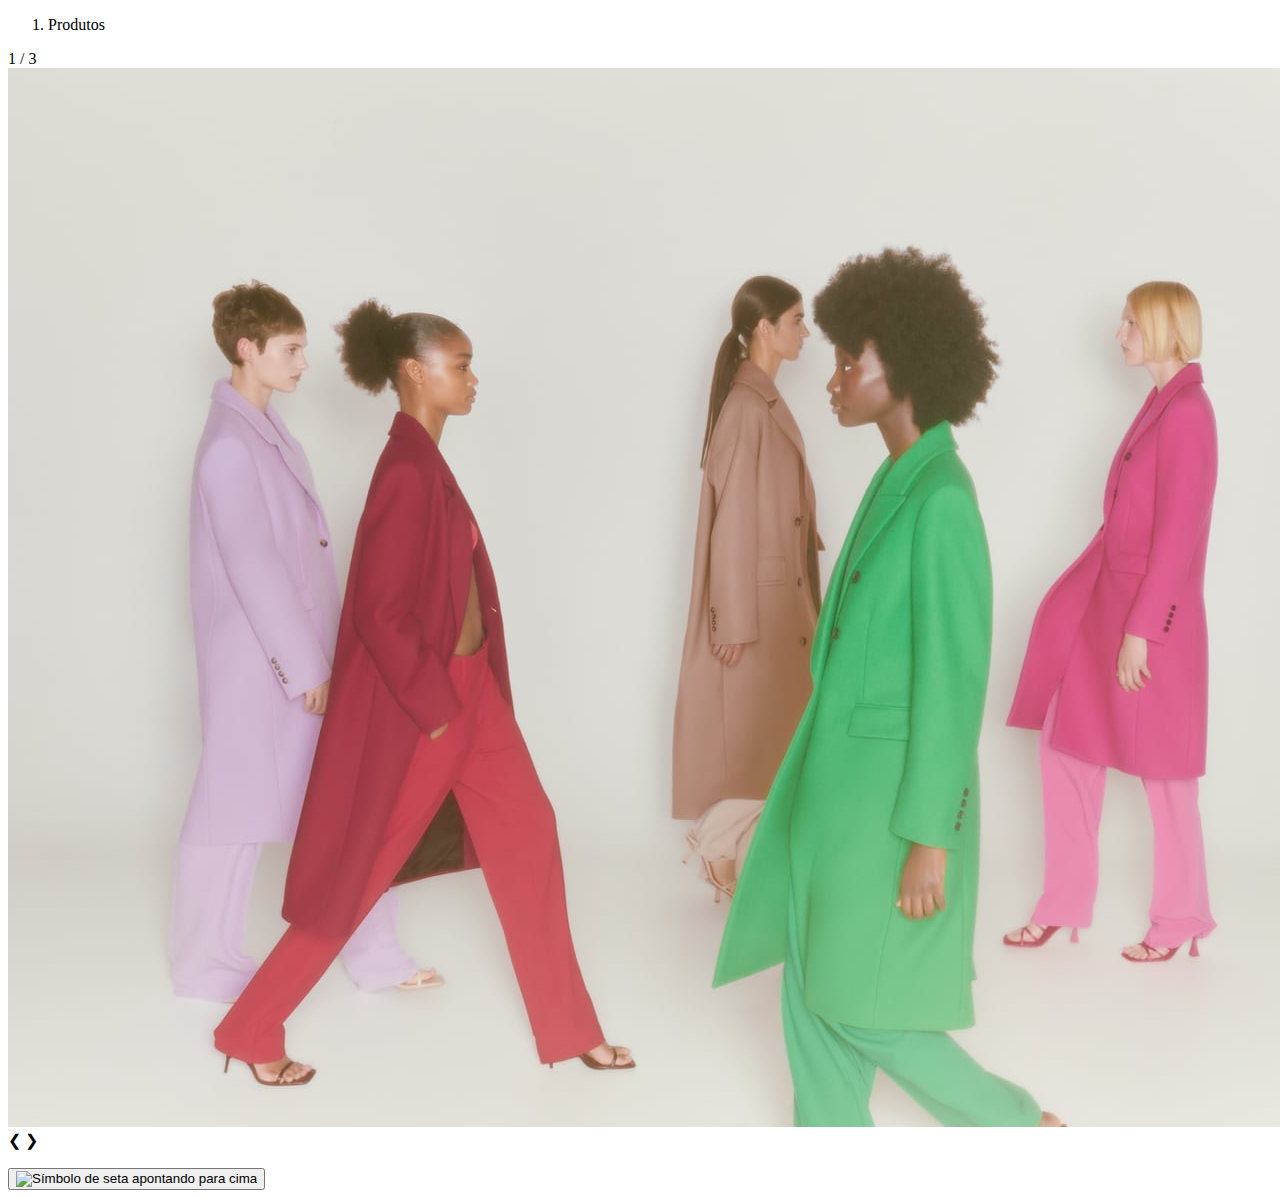
==== produto.html @ bdc2e621 "produtos1" ====
<!DOCTYPE html>
<html lang="pt-br">
    <head>
        <meta charset="utf-8">
        <meta name="viewport" content="width=device-width">

        <title>Loja de roupas</title>

        <link rel="preconnect" href="https://fonts.googleapis.com">
        <link rel="preconnect" href="https://fonts.gstatic.com" crossorigin>
        <link href="https://fonts.googleapis.com/css2?family=Playfair+Display&display=swap" rel="stylesheet">   
        
        <link href="css/style.css" rel="stylesheet" type="text/css" />
        <link href="css/media-queries.css" rel="stylesheet" type="text/css" />
    </head>
    <body>
        <nav>
            <ol>
                <li>Produtos</li>
            </ol>
        </nav>
        <main>
            <!-- main: principal. tag semântica que indica onde guardamos informações principais do site -->
            <header>
            
                <!-- Full-width images with number and caption text -->
                    <div class="mySlides fade">
                        <div class="numbertext">1 / 3</div>
                            <img src="./assets/produto portada zara.jpg" style="max-width: none;">
                          <div class="text"></div>
                
  
                <!-- Next and previous buttons -->
                    <a class="prev" onclick="plusSlides(-1)">&#10094;</a>
                    <a class="next" onclick="plusSlides(1)">&#10095;</a>
                    </div>
                    <br>
  
                 <!-- The dots/circles -->
                    <div style="text-align:center">
                        <span class="dot" onclick="currentSlide(1)"></span>
                        <span class="dot" onclick="currentSlide(2)"></span>
                        <span class="dot" onclick="currentSlide(3)"></span>
                    </div>
            </header>
        </main>
        
        <button id="botao-topo" onclick="voltarParaTopo()">
            <img src="./assets/icons/up-arrow.png" alt="Símbolo de seta apontando para cima">
        </button>
        <script src="script.js" defer></script>
    </body>
</html>
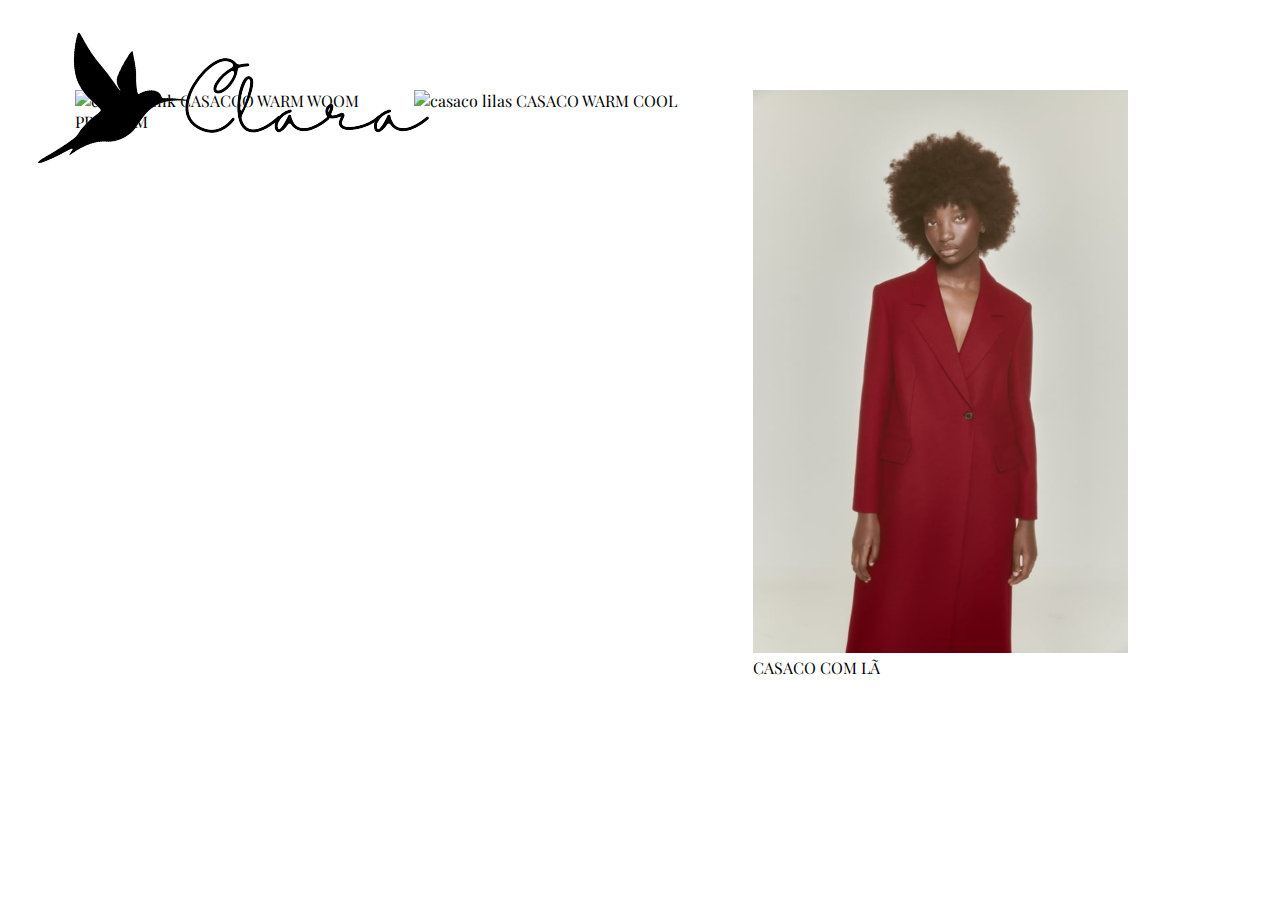
==== commit 0ca43260: "logo" ====
--- a/produto.html
+++ b/produto.html
@@ -4,7 +4,7 @@
         <meta charset="utf-8">
         <meta name="viewport" content="width=device-width">
 
-        <title>Loja de roupas</title>
+        <title>Produtos</title>
 
         <link rel="preconnect" href="https://fonts.googleapis.com">
         <link rel="preconnect" href="https://fonts.gstatic.com" crossorigin>
@@ -15,9 +15,9 @@
     </head>
     <body>
         <nav>
-            <ol>
-                <li>Produtos</li>
-            </ol>
+            <div id="logoClara">
+            <img src="./assets/logo clara.png" alt="logo clara">
+            </div>
         </nav>
         <main>
             <!-- main: principal. tag semântica que indica onde guardamos informações principais do site -->
@@ -25,23 +25,34 @@
             
                 <!-- Full-width images with number and caption text -->
                     <div class="mySlides fade">
-                        <div class="numbertext">1 / 3</div>
-                            <img src="./assets/produto portada zara.jpg" style="max-width: none;">
+                        
+                            <img src="./assets/produto portada zara.jpg">
                           <div class="text"></div>
                 
   
-                <!-- Next and previous buttons -->
-                    <a class="prev" onclick="plusSlides(-1)">&#10094;</a>
-                    <a class="next" onclick="plusSlides(1)">&#10095;</a>
+            
                     </div>
-                    <br>
-  
-                 <!-- The dots/circles -->
-                    <div style="text-align:center">
-                        <span class="dot" onclick="currentSlide(1)"></span>
-                        <span class="dot" onclick="currentSlide(2)"></span>
-                        <span class="dot" onclick="currentSlide(3)"></span>
-                    </div>
+
+                <div class="produtosCasacos">
+
+                   <div> 
+                    <img src="./assets/casaco warm wool premium 800.jpg" alt="casaco pink"> 
+                    CASACCO WARM WOOM PREMIUM
+                   </div>
+
+                    <div> 
+                    <img src="./assets/casaco warm cool 700.jpg" alt="casaco lilas">  
+                    CASACO WARM COOL
+                    </div> 
+                    
+                    <div> 
+                    <img src="./assets/casaco com la 600.jpg" alt="casaco vermelho">  
+                    CASACO COM LÃ
+                    </div>    
+                        
+
+                    
+                </section>       
             </header>
         </main>
         
--- a/css/style.css
+++ b/css/style.css
@@ -0,0 +1,267 @@
+/* BODY */
+html {
+    font-size: 16px;
+}
+
+body {
+    font-family: 'Heveltica', sans-serif;
+    margin: 0 auto;
+}
+
+#logoClara {
+    position:absolute;
+
+}
+
+
+nav {
+    background-color: #ffffff;
+    width: 100%;
+}
+
+nav ol {
+    align-items: center;
+    display: flex;
+    font-size: 20px;
+    font-weight: bold;
+    height: 86px;
+    justify-content: space-between;
+    line-height: 24px;
+    list-style: none;
+    margin: 0;
+}
+
+ol li {
+    padding: 0%;
+    position: fixed;
+}   
+.produtosCasacos {
+    font-family: 'Playfair Display', serif;   
+    display: grid;
+    padding: 1em;
+    grid-template-columns: 30% 30% 30%;
+
+}
+
+/* MAIN */
+main {
+    background-color: #ffffff;
+    display: flex;
+    justify-content: center;
+    padding: 74px 0 108px;
+    width: 100%;
+}
+
+h1 {
+    font-family: 'Playfair Display', serif;
+    font-size: 125px;
+    font-style: normal;
+    font-weight: 400;
+    line-height: 112px;
+    margin: unset;
+}
+
+h1 span {
+    color: gray;
+    font-family: 'Playfair Display', serif;
+    font-style: italic;
+    letter-spacing: -2px;
+}
+
+h2 {
+    font-family: 'Helvetica', Sans-serif;
+    font-size: 24px;
+    font-weight: 300;
+    line-height: 29px;
+    margin: 24px 0 ;
+}
+
+.imagem img {
+    width: 50%;
+    margin: 80px;
+}
+
+
+/* FOOTER */
+footer {
+    align-items: center;
+    flex-direction: column;
+    background-color: #000;
+    color: #fff;
+    display: flex;
+    height: 572px;
+    justify-content: flex-start;
+    width: 100%;
+}
+
+#contato {
+    font-family: 'Playfair Display', sans-serif;
+    font-size: 72px;
+    line-height: 79px;
+    margin-bottom: 172px;
+    width: 70%;
+}
+
+#contato h3 {
+    margin: 88px 0 0;
+}
+
+#contato h4 {
+    color: #929292;
+    margin: 16px 0 0;
+}
+
+#infos {
+    align-items: center;
+    flex-direction: row;
+    display: flex;
+    justify-content: space-between;
+    width: 70%;
+}
+
+#email {
+    display: flex;
+}
+
+#email img {
+    height: 24px;
+    left: 409px;
+    width: 24px;
+}
+
+#email:hover {
+    border-bottom: 1px solid;
+    font-style: italic;
+}
+
+#email a:hover {
+    text-decoration: none;
+}
+
+#redes-sociais div {
+    display: flex;
+    list-style: none;
+}
+
+footer div a {
+    color: #fff;
+    margin: 0 5px;
+    text-decoration: none;
+} 
+
+footer div a:first-of-type {
+    margin-left: 0;
+} 
+
+footer div a:hover {
+    text-decoration: underline;
+} 
+
+#botao-topo {
+    background: none;
+    border: none;
+    bottom: 20px; 
+    cursor: pointer;
+    display: none;
+    outline: none;
+    padding: 15px;
+    position: fixed; 
+    right: 30px; 
+    z-index: 99;
+
+}
+
+#botao-topo img {
+    height: 40px;
+    width: 40px;
+}
+* {box-sizing:border-box}
+
+/* Slideshow container */
+.slideshow-container {
+  max-width: 1000px;
+  position: relative;
+  margin: auto;
+}
+
+/* Hide the images by default */
+.mySlides {
+  display: none;
+}
+
+/* Next & previous buttons */
+.prev, .next {
+  cursor: pointer;
+  position: absolute;
+  top: 50%;
+  width: auto;
+  margin-top: -22px;
+  padding: 16px;
+  color: white;
+  font-weight: bold;
+  font-size: 18px;
+  transition: 0.6s ease;
+  border-radius: 0 3px 3px 0;
+  user-select: none;
+}
+
+/* Position the "next button" to the right */
+.next {
+  right: 0;
+  border-radius: 3px 0 0 3px;
+}
+
+/* On hover, add a black background color with a little bit see-through */
+.prev:hover, .next:hover {
+  background-color: rgba(0,0,0,0.8);
+}
+
+/* Caption text */
+.text {
+  color: #000000;
+  font-size: 15px;
+  padding: 8px 12px;
+  position: absolute;
+  bottom: 8px;
+  width: 100%;
+  text-align: center;
+  font-weight: bold;
+}
+
+/* Number text (1/3 etc) */
+.numbertext {
+  color: #f2f2f2;
+  font-size: 12px;
+  padding: 8px 12px;
+  position: absolute;
+  top: 0;
+}
+
+/* The dots/bullets/indicators */
+.dot {
+  cursor: pointer;
+  height: 15px;
+  width: 15px;
+  margin: 0 2px;
+  background-color: #bbb;
+  border-radius: 50%;
+  display: inline-block;
+  transition: background-color 0.6s ease;
+}
+
+.active, .dot:hover {
+  background-color: #717171;
+}
+
+/* Fading animation */
+.fade {
+  animation-name: fade;
+  animation-duration: 1.5s;
+}
+
+@keyframes fade {
+  from {opacity: .4}
+  to {opacity: 1}
+}
+
+
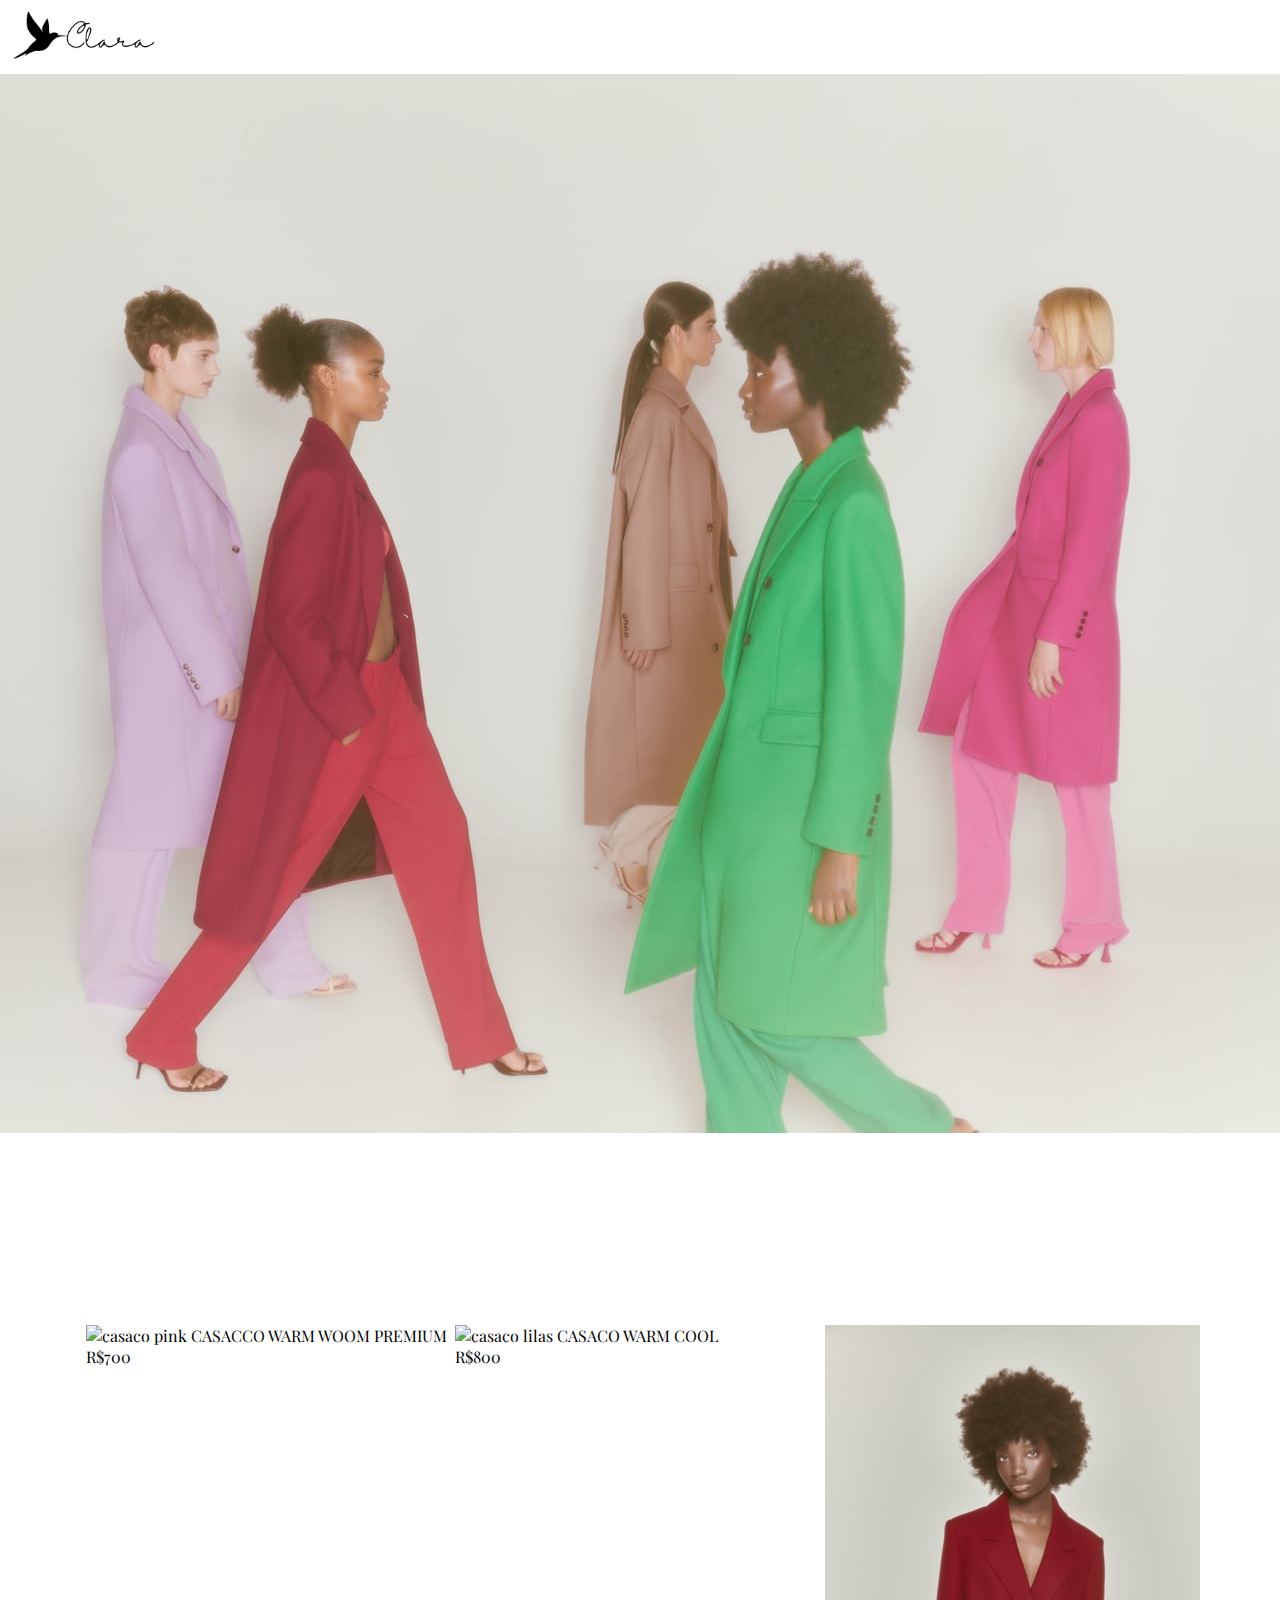
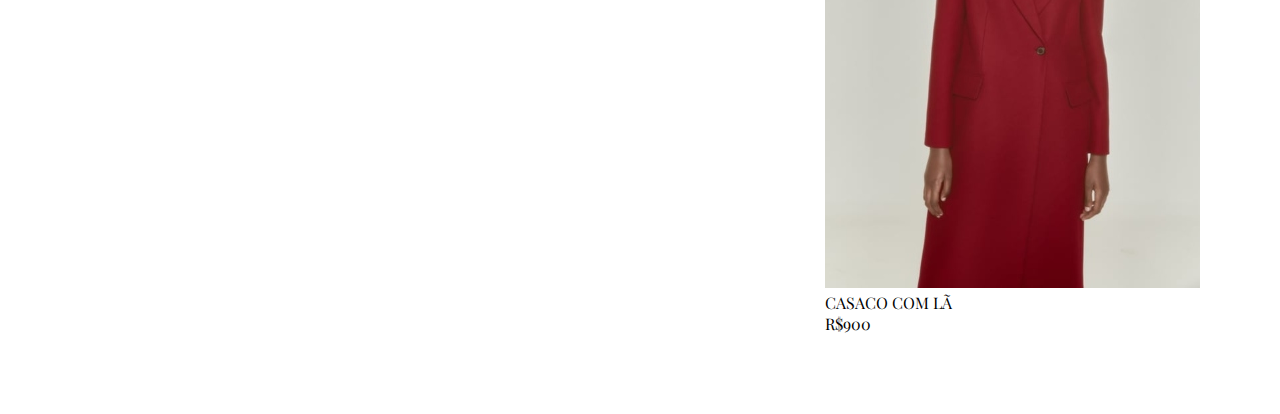
==== commit 07c77960: "produtos2" ====
--- a/produto.html
+++ b/produto.html
@@ -16,45 +16,44 @@
     <body>
         <nav>
             <div id="logoClara">
-            <img src="./assets/logo clara.png" alt="logo clara">
+            <img id="logoClaraImagen" src="./assets/logo clara.png" alt="logo clara">
             </div>
         </nav>
+
         <main>
             <!-- main: principal. tag semântica que indica onde guardamos informações principais do site -->
             <header>
             
                 <!-- Full-width images with number and caption text -->
-                    <div class="mySlides fade">
-                        
+                    <div class="mySlidesFade">                        
                             <img src="./assets/produto portada zara.jpg">
-                          <div class="text"></div>
-                
-  
-            
-                    </div>
-
-                <div class="produtosCasacos">
-
-                   <div> 
-                    <img src="./assets/casaco warm wool premium 800.jpg" alt="casaco pink"> 
-                    CASACCO WARM WOOM PREMIUM
-                   </div>
-
-                    <div> 
-                    <img src="./assets/casaco warm cool 700.jpg" alt="casaco lilas">  
-                    CASACO WARM COOL
-                    </div> 
-                    
-                    <div> 
-                    <img src="./assets/casaco com la 600.jpg" alt="casaco vermelho">  
-                    CASACO COM LÃ
-                    </div>    
-                        
-
-                    
-                </section>       
+                          <div class="text"></div>            
+                                            
+                     
             </header>
         </main>
+
+        <section>
+
+        </div>
+        <div class="produtosCasacos">
+
+            <div><img src="./assets/casaco warm wool premium 800.jpg" alt="casaco pink"> 
+             CASACCO WARM WOOM PREMIUM
+             <br> R$700
+            </div>
+
+             <div><img src="./assets/casaco warm cool 700.jpg" alt="casaco lilas">  
+             CASACO WARM COOL
+             <br> R$800
+             </div> 
+             
+             <div><img src="./assets/casaco com la 600.jpg" alt="casaco vermelho">  
+             CASACO COM LÃ
+             <br> R$900
+             </div>
+
+        </section>
         
         <button id="botao-topo" onclick="voltarParaTopo()">
             <img src="./assets/icons/up-arrow.png" alt="Símbolo de seta apontando para cima">
--- a/css/style.css
+++ b/css/style.css
@@ -8,11 +8,26 @@
     margin: 0 auto;
 }
 
+#logoClaraImagen {
+    width: 180px;
+    height: auto;
+
+}
+
 #logoClara {
-    position:absolute;
-
-}
-
+    width: 100%;
+    height: 65px;
+    position: fixed;
+    top: 0;
+    background-color: #fff;
+    z-index: 1;
+
+}
+
+main {
+    margin-bottom: 0em;
+
+}
 
 nav {
     background-color: #ffffff;
@@ -29,17 +44,17 @@
     line-height: 24px;
     list-style: none;
     margin: 0;
-}
-
-ol li {
-    padding: 0%;
-    position: fixed;
-}   
+}  
+
 .produtosCasacos {
     font-family: 'Playfair Display', serif;   
     display: grid;
-    padding: 1em;
-    grid-template-columns: 30% 30% 30%;
+    grid-template-columns: 33% 33% 33%;
+    margin: 0px;
+    padding: 5em;
+    box-sizing: border-box;
+    justify-content: center;
+    margin: 0%;
 
 }
 
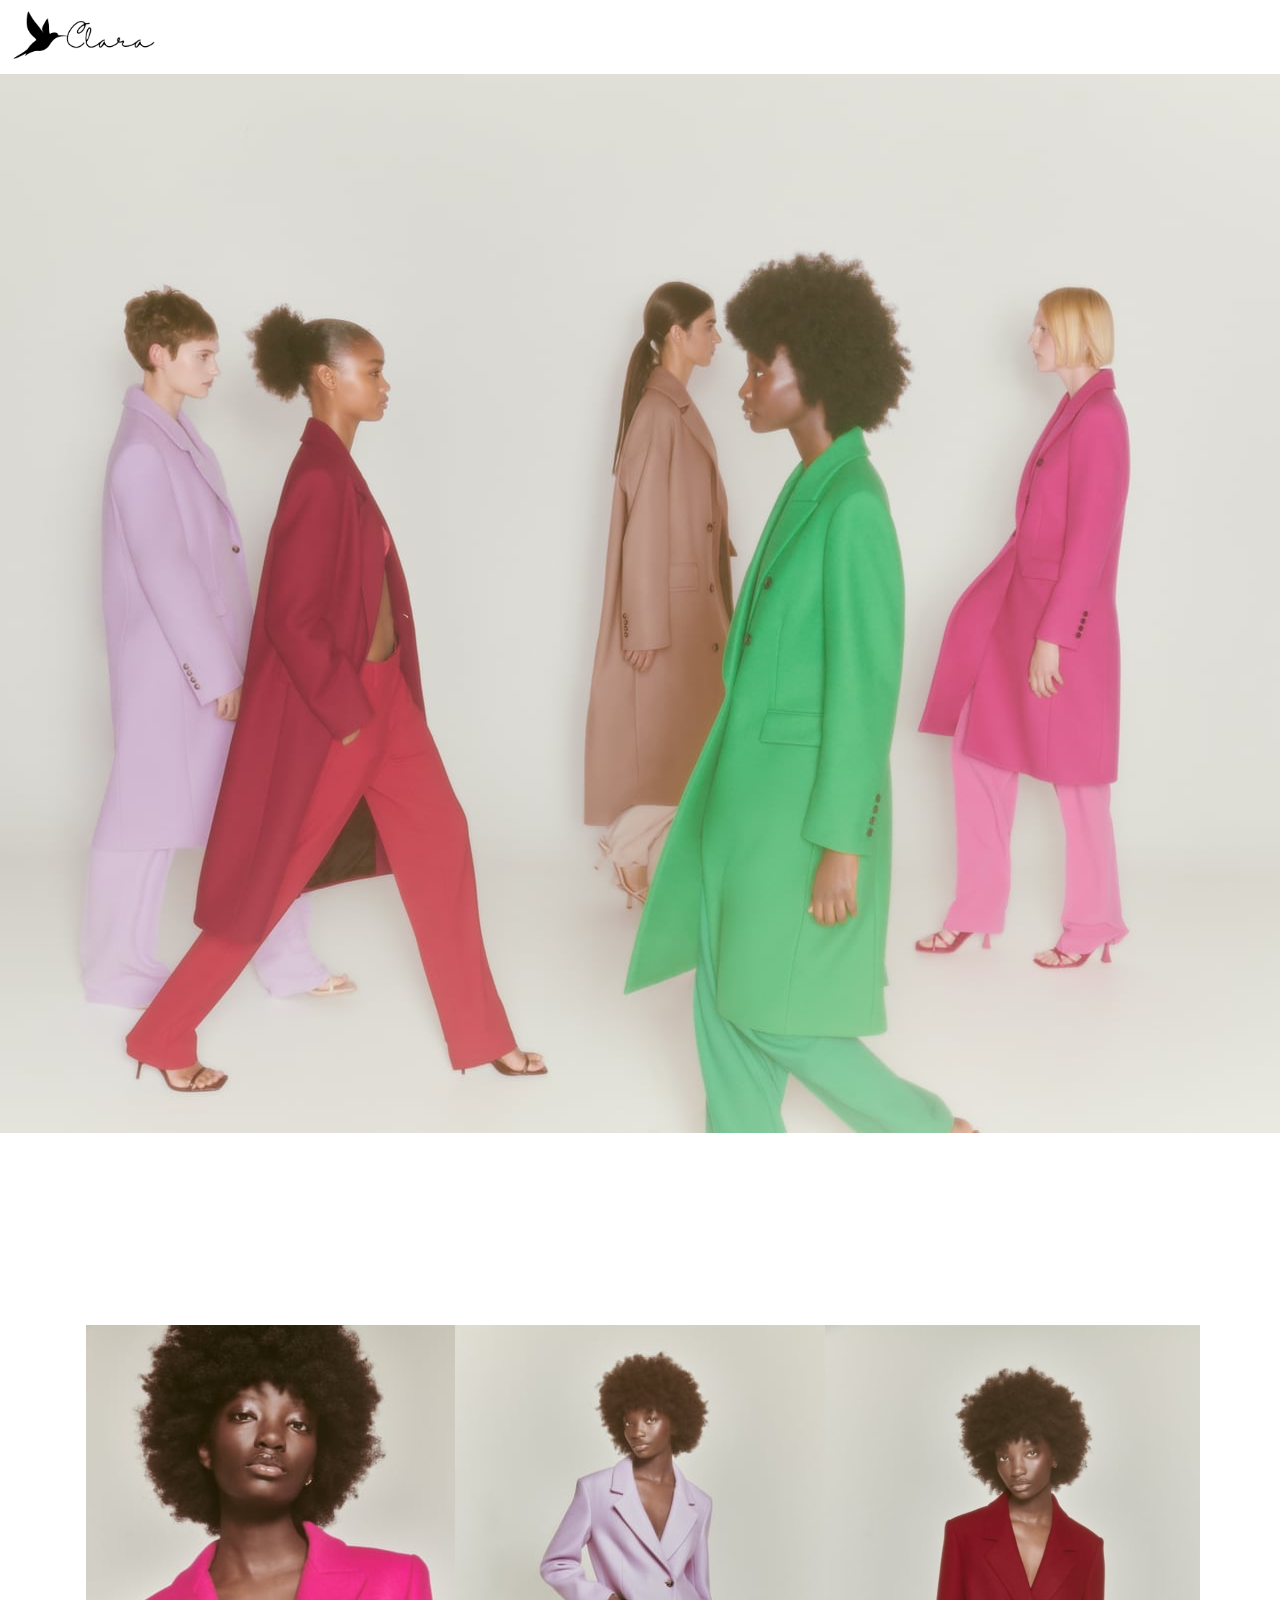
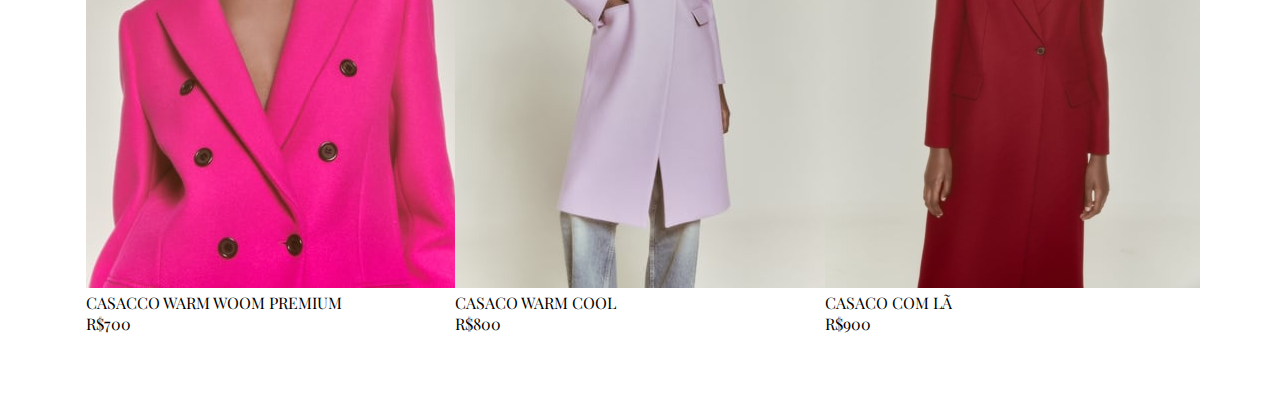
==== commit 7866d2b6: "v1" ====
--- a/produto.html
+++ b/produto.html
@@ -16,7 +16,7 @@
     <body>
         <nav>
             <div id="logoClara">
-            <img id="logoClaraImagen" src="./assets/logo clara.png" alt="logo clara">
+                <a href="https://guiloeight.github.io/E-commerce---Projeto-Tera/"><img id="logoClaraImagen" src="./assets/logo clara.png" alt="logo clara"></a>
             </div>
         </nav>
 
